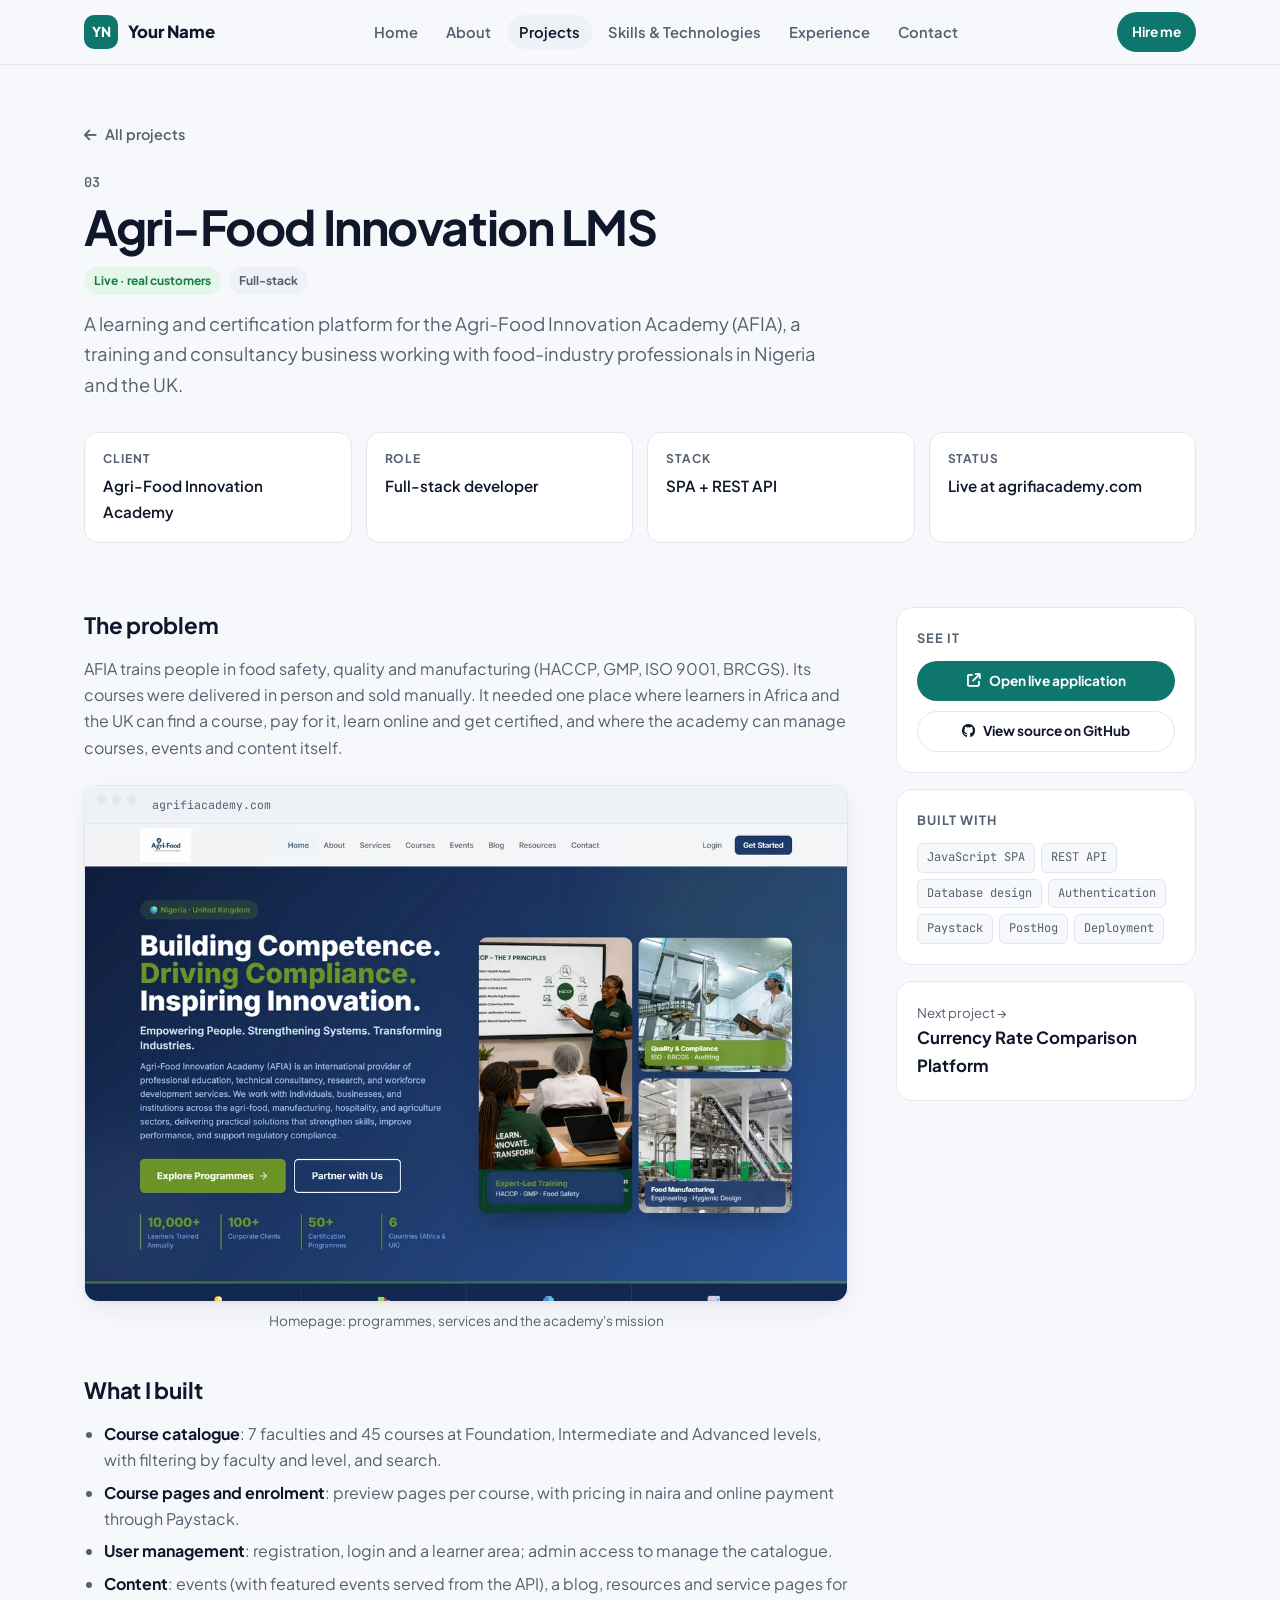
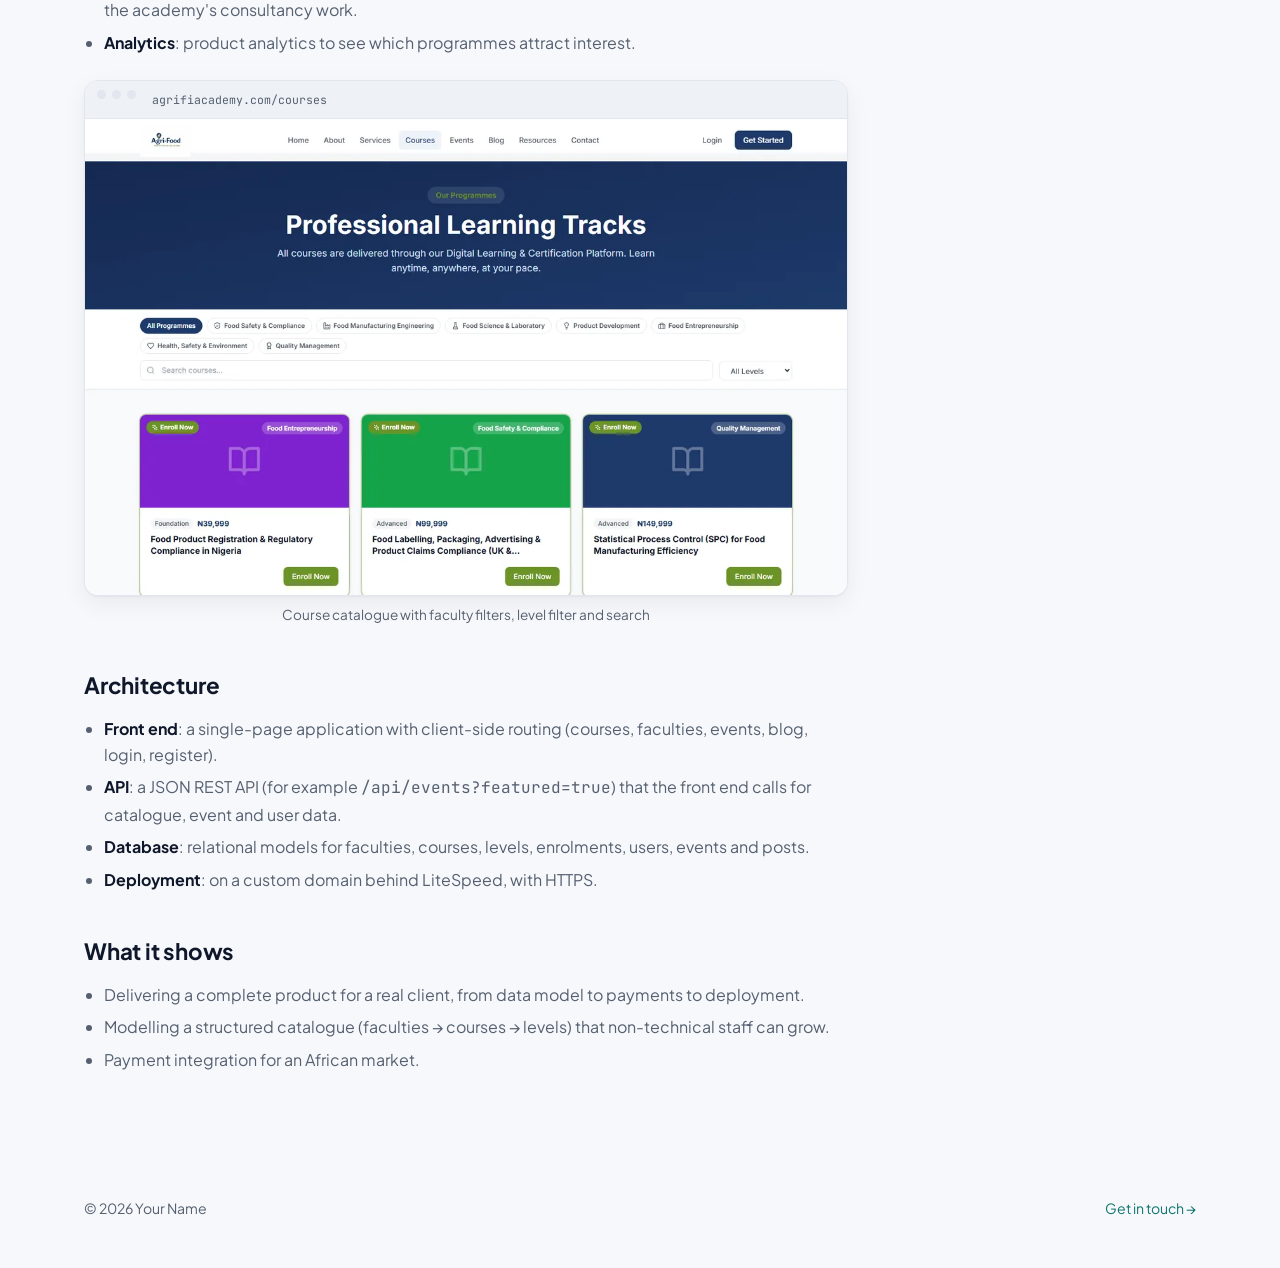
==== projects/agri-food-lms.html @ 413b4763 "Portfolio site: homepage, six project case studies, screenshots Co-Authored-By: Claude Opus 5.5 <nor" ====
<!DOCTYPE html>
<html lang="en">
<head>
    <meta charset="UTF-8">
    <meta name="viewport" content="width=device-width, initial-scale=1.0">
    <title>Agri-Food Innovation LMS · Your Name</title>
    <meta name="description" content="A learning and certification platform for the Agri-Food Innovation Academy (AFIA), a training and consultancy business working with food-industry professionals in Nigeria and the UK.">
    <link rel="preconnect" href="https://fonts.googleapis.com">
    <link rel="preconnect" href="https://fonts.gstatic.com" crossorigin>
    <link href="https://fonts.googleapis.com/css2?family=JetBrains+Mono:wght@500;600&family=Plus+Jakarta+Sans:wght@400;500;600;700;800&display=swap" rel="stylesheet">
    <link rel="stylesheet" href="https://cdnjs.cloudflare.com/ajax/libs/font-awesome/6.4.0/css/all.min.css">
    <link rel="stylesheet" href="../style.css?v=1">
</head>
<body>

<nav class="nav">
    <div class="container nav-inner">
        <a href="../index.html" class="logo"><span class="logo-mark">YN</span> Your Name</a>
        <ul class="nav-links" id="navLinks">
            <li><a href="../index.html#home">Home</a></li>
            <li><a href="../index.html#about">About</a></li>
            <li><a href="../index.html#projects" class="active">Projects</a></li>
            <li><a href="../index.html#skills">Skills &amp; Technologies</a></li>
            <li><a href="../index.html#experience">Experience</a></li>
            <li><a href="../index.html#contact">Contact</a></li>
        </ul>
        <div class="nav-cta">
            <a href="../index.html#contact" class="btn btn-primary btn-sm">Hire me</a>
            <button class="menu-btn" id="menuBtn" aria-label="Open menu"><i class="fas fa-bars"></i></button>
        </div>
    </div>
</nav>

<header class="case-hero">
    <div class="container">
        <a href="../index.html#projects" class="back"><i class="fas fa-arrow-left"></i> All projects</a>
        <div class="project-num">03</div>
        <h1>Agri-Food Innovation LMS</h1>
        <div class="badges"><span class="badge live">Live · real customers</span><span class="badge">Full-stack</span></div>
        <p class="lead">A learning and certification platform for the Agri-Food Innovation Academy (AFIA), a training and consultancy business working with food-industry professionals in Nigeria and the UK.</p>
        <div class="case-meta"><div><b>Client</b><span>Agri-Food Innovation Academy</span></div><div><b>Role</b><span>Full-stack developer</span></div><div><b>Stack</b><span>SPA + REST API</span></div><div><b>Status</b><span>Live at agrifiacademy.com</span></div></div>
    </div>
</header>

<div class="container case-body">
    <article>
            <h2>The problem</h2>
            <p>AFIA trains people in food safety, quality and manufacturing (HACCP, GMP, ISO 9001, BRCGS). Its courses were delivered in person and sold manually. It needed one place where learners in Africa and the UK can find a course, pay for it, learn online and get certified, and where the academy can manage courses, events and content itself.</p>

            <figure>
                <div class="frame">
                    <div class="frame-bar"><i></i><i></i><i></i><span class="url">agrifiacademy.com</span></div>
                    <picture><source srcset="../images/agrifi-home.webp" type="image/webp"><img src="../images/agrifi-home.jpg" alt="Homepage: programmes, services and the academy's mission" width="1200" height="750" loading="lazy"></picture>
                </div>
                <figcaption>Homepage: programmes, services and the academy's mission</figcaption>
            </figure>

            <h2>What I built</h2>
            <ul>
                <li><b>Course catalogue</b>: 7 faculties and 45 courses at Foundation, Intermediate and Advanced levels, with filtering by faculty and level, and search.</li>
                <li><b>Course pages and enrolment</b>: preview pages per course, with pricing in naira and online payment through Paystack.</li>
                <li><b>User management</b>: registration, login and a learner area; admin access to manage the catalogue.</li>
                <li><b>Content</b>: events (with featured events served from the API), a blog, resources and service pages for the academy's consultancy work.</li>
                <li><b>Analytics</b>: product analytics to see which programmes attract interest.</li>
            </ul>

            <figure>
                <div class="frame">
                    <div class="frame-bar"><i></i><i></i><i></i><span class="url">agrifiacademy.com/courses</span></div>
                    <picture><source srcset="../images/agrifi-courses.webp" type="image/webp"><img src="../images/agrifi-courses.jpg" alt="Course catalogue with faculty filters, level filter and search" width="1200" height="750" loading="lazy"></picture>
                </div>
                <figcaption>Course catalogue with faculty filters, level filter and search</figcaption>
            </figure>

            <h2>Architecture</h2>
            <ul>
                <li><b>Front end</b>: a single-page application with client-side routing (courses, faculties, events, blog, login, register).</li>
                <li><b>API</b>: a JSON REST API (for example <span class="mono">/api/events?featured=true</span>) that the front end calls for catalogue, event and user data.</li>
                <li><b>Database</b>: relational models for faculties, courses, levels, enrolments, users, events and posts.</li>
                <li><b>Deployment</b>: on a custom domain behind LiteSpeed, with HTTPS.</li>
            </ul>

            <h2>What it shows</h2>
            <ul>
                <li>Delivering a complete product for a real client, from data model to payments to deployment.</li>
                <li>Modelling a structured catalogue (faculties → courses → levels) that non-technical staff can grow.</li>
                <li>Payment integration for an African market.</li>
            </ul>
    </article>

    <aside class="aside">
        <div class="box">
            <h4>See it</h4>
            <div class="links">
                <a href="https://agrifiacademy.com/" target="_blank" rel="noopener" class="btn btn-primary btn-sm"><i class="fas fa-arrow-up-right-from-square"></i> Open live application</a>
                <a href="https://github.com/Adebowale-123/agri-food-academy" target="_blank" rel="noopener" class="btn btn-ghost btn-sm"><i class="fab fa-github"></i> View source on GitHub</a>
            </div>
        </div>
        <div class="box">
            <h4>Built with</h4>
            <div class="tags" style="margin:0"><span class="tag">JavaScript SPA</span><span class="tag">REST API</span><span class="tag">Database design</span><span class="tag">Authentication</span><span class="tag">Paystack</span><span class="tag">PostHog</span><span class="tag">Deployment</span></div>
        </div>
        <a class="next-project" href="fx-compare.html"><small>Next project →</small><b>Currency Rate Comparison Platform</b></a>
    </aside>
</div>

<footer>
    <div class="container footer-inner">
        <span>© <span id="year">2026</span> Your Name</span>
        <a href="../index.html#contact">Get in touch →</a>
    </div>
</footer>

<script src="../script.js?v=1"></script>
</body>
</html>
---- style.css ----
/* Portfolio styles */
:root {
    --bg: #f7f8fb;
    --surface: #ffffff;
    --surface-2: #eef1f6;
    --text: #0f172a;
    --muted: #556070;
    --line: #e2e7ef;
    --brand: #0f766e;
    --brand-strong: #0b5c56;
    --brand-soft: #e3f4f1;
    --ink: #0b1324;
    --ink-text: #e6ebf3;
    --ink-muted: #9aa7ba;
    --warn: #b45309;
    --warn-soft: #fdf3e2;
    --ok: #15803d;
    --ok-soft: #e5f6ea;
    --radius: 16px;
    --shadow: 0 1px 2px rgba(15, 23, 42, .04), 0 8px 24px rgba(15, 23, 42, .06);
    --max: 1160px;
}

@media (prefers-color-scheme: dark) {
    :root:not([data-theme="light"]) {
        --bg: #0b1120;
        --surface: #121a2b;
        --surface-2: #18223a;
        --text: #e6ebf3;
        --muted: #9aa7ba;
        --line: #243049;
        --brand: #2dd4bf;
        --brand-strong: #5eead4;
        --brand-soft: #0f2e2c;
        --ink: #070c18;
        --warn: #fbbf24;
        --warn-soft: #2d2410;
        --ok: #4ade80;
        --ok-soft: #10291a;
        --shadow: 0 1px 2px rgba(0, 0, 0, .3), 0 8px 24px rgba(0, 0, 0, .25);
    }
}
:root[data-theme="dark"] {
    --bg: #0b1120;
    --surface: #121a2b;
    --surface-2: #18223a;
    --text: #e6ebf3;
    --muted: #9aa7ba;
    --line: #243049;
    --brand: #2dd4bf;
    --brand-strong: #5eead4;
    --brand-soft: #0f2e2c;
    --ink: #070c18;
    --warn: #fbbf24;
    --warn-soft: #2d2410;
    --ok: #4ade80;
    --ok-soft: #10291a;
    --shadow: 0 1px 2px rgba(0, 0, 0, .3), 0 8px 24px rgba(0, 0, 0, .25);
}

* { box-sizing: border-box; margin: 0; padding: 0; }
html { scroll-behavior: smooth; scroll-padding-top: 76px; }
body {
    font-family: "Plus Jakarta Sans", system-ui, -apple-system, "Segoe UI", sans-serif;
    background: var(--bg);
    color: var(--text);
    line-height: 1.65;
    font-size: 16px;
    -webkit-font-smoothing: antialiased;
}
img { max-width: 100%; display: block; }
a { color: var(--brand); text-decoration: none; }
a:hover { color: var(--brand-strong); }
.container { max-width: var(--max); margin: 0 auto; padding: 0 24px; }
.mono { font-family: "JetBrains Mono", ui-monospace, monospace; }

/* Navigation */
.nav {
    position: sticky; top: 0; z-index: 50;
    background: color-mix(in srgb, var(--bg) 86%, transparent);
    backdrop-filter: saturate(160%) blur(12px);
    border-bottom: 1px solid var(--line);
}
.nav-inner { display: flex; align-items: center; justify-content: space-between; height: 64px; gap: 16px; }
.logo { font-weight: 800; font-size: 1.05rem; color: var(--text); display: flex; align-items: center; gap: 10px; }
.logo-mark {
    width: 34px; height: 34px; border-radius: 10px; display: grid; place-items: center;
    background: var(--brand); color: #fff; font-size: .85rem; font-weight: 800;
}
.nav-links { display: flex; gap: 4px; list-style: none; }
.nav-links a { color: var(--muted); font-weight: 600; font-size: .92rem; padding: 8px 12px; border-radius: 999px; }
.nav-links a:hover, .nav-links a.active { color: var(--text); background: var(--surface-2); }
.nav-cta { display: flex; gap: 8px; align-items: center; }
.menu-btn { display: none; background: none; border: 1px solid var(--line); color: var(--text); border-radius: 10px; width: 40px; height: 40px; font-size: 1.1rem; cursor: pointer; }

/* Buttons */
.btn {
    display: inline-flex; align-items: center; gap: 8px; padding: 12px 20px; border-radius: 999px;
    font-weight: 700; font-size: .95rem; border: 1px solid transparent; cursor: pointer; transition: .2s;
}
.btn-primary { background: var(--brand); color: #fff; }
.btn-primary:hover { background: var(--brand-strong); color: #fff; transform: translateY(-1px); }
:root[data-theme="dark"] .btn-primary, :root[data-theme="dark"] .btn-primary:hover { color: #04201d; }
@media (prefers-color-scheme: dark) {
    :root:not([data-theme="light"]) .btn-primary, :root:not([data-theme="light"]) .btn-primary:hover { color: #04201d; }
}
.btn-ghost { border-color: var(--line); color: var(--text); background: var(--surface); }
.btn-ghost:hover { border-color: var(--brand); color: var(--brand); }
.btn-sm { padding: 8px 14px; font-size: .85rem; }

/* Hero */
.hero { padding: 72px 0 56px; }
.hero-grid { display: grid; grid-template-columns: 1.05fr 1fr; gap: 56px; align-items: center; }
.eyebrow {
    display: inline-flex; align-items: center; gap: 8px; font-size: .8rem; font-weight: 700; letter-spacing: .08em;
    text-transform: uppercase; color: var(--brand); background: var(--brand-soft); padding: 6px 12px; border-radius: 999px;
}
.dot { width: 8px; height: 8px; border-radius: 50%; background: var(--ok); box-shadow: 0 0 0 4px var(--ok-soft); }
.hero h1 { font-size: clamp(2.2rem, 4.6vw, 3.6rem); line-height: 1.08; letter-spacing: -.03em; margin: 18px 0 18px; font-weight: 800; }
.hero h1 span { color: var(--brand); }
.hero .lead { font-size: 1.15rem; color: var(--muted); max-width: 560px; }
.hero-actions { display: flex; gap: 12px; flex-wrap: wrap; margin-top: 28px; }
.answers { display: grid; gap: 10px; margin-top: 32px; }
.answer { display: grid; grid-template-columns: 30px 1fr; gap: 12px; align-items: start; font-size: .97rem; }
.answer i { color: var(--brand); margin-top: 5px; }
.answer b { color: var(--text); }
.answer span { color: var(--muted); }

.hero-shot { position: relative; }
.hero-shot .frame { transform: rotate(1.2deg); }
.hero-shot .frame.back { position: absolute; width: 62%; right: -18px; bottom: -40px; transform: rotate(-3deg); z-index: 2; }

/* Browser frame around screenshots */
.frame { background: var(--surface); border: 1px solid var(--line); border-radius: 14px; overflow: hidden; box-shadow: var(--shadow); }
.frame-bar { display: flex; gap: 6px; padding: 9px 12px; border-bottom: 1px solid var(--line); background: var(--surface-2); }
.frame-bar i { width: 9px; height: 9px; border-radius: 50%; background: var(--line); display: block; }
.frame-bar .url { margin-left: 10px; font-size: .72rem; color: var(--muted); font-family: "JetBrains Mono", monospace; white-space: nowrap; overflow: hidden; text-overflow: ellipsis; }
.frame img { width: 100%; height: auto; aspect-ratio: 1200 / 750; object-fit: cover; object-position: top; }

/* Sections */
section { padding: 80px 0; }
.section-alt { background: var(--surface); border-top: 1px solid var(--line); border-bottom: 1px solid var(--line); }
.section-head { max-width: 680px; margin-bottom: 40px; }
.section-head .kicker { font-family: "JetBrains Mono", monospace; color: var(--brand); font-size: .85rem; font-weight: 600; }
.section-head h2 { font-size: clamp(1.7rem, 3vw, 2.3rem); letter-spacing: -.02em; line-height: 1.2; margin: 6px 0 12px; }
.section-head p { color: var(--muted); font-size: 1.05rem; }

/* Problems I solve */
.problems { display: grid; grid-template-columns: repeat(4, 1fr); gap: 18px; }
.problem { background: var(--bg); border: 1px solid var(--line); border-radius: var(--radius); padding: 24px; }
.problem .ico { width: 44px; height: 44px; border-radius: 12px; display: grid; place-items: center; background: var(--brand-soft); color: var(--brand); font-size: 1.1rem; margin-bottom: 16px; }
.problem h3 { font-size: 1.05rem; margin-bottom: 8px; line-height: 1.35; }
.problem p { color: var(--muted); font-size: .93rem; }
.problem .proof { margin-top: 12px; font-size: .82rem; font-weight: 600; }

/* Projects */
.featured {
    display: grid; grid-template-columns: 1.1fr 1fr; gap: 40px; align-items: center;
    background: var(--surface); border: 1px solid var(--line); border-radius: 22px; padding: 36px; box-shadow: var(--shadow); margin-bottom: 28px;
}
.project-num { font-family: "JetBrains Mono", monospace; color: var(--muted); font-size: .85rem; font-weight: 600; }
.badges { display: flex; flex-wrap: wrap; gap: 8px; margin: 10px 0 14px; }
.badge { font-size: .75rem; font-weight: 700; padding: 4px 10px; border-radius: 999px; background: var(--surface-2); color: var(--muted); }
.badge.flag { background: var(--brand); color: #fff; }
.badge.live { background: var(--ok-soft); color: var(--ok); }
.badge.note { background: var(--warn-soft); color: var(--warn); }
.featured h3 { font-size: 1.8rem; letter-spacing: -.02em; line-height: 1.2; margin-bottom: 12px; }
.featured p { color: var(--muted); }
.checks { list-style: none; margin: 18px 0; display: grid; gap: 8px; }
.checks li { display: grid; grid-template-columns: 22px 1fr; gap: 8px; font-size: .95rem; }
.checks li i { color: var(--brand); margin-top: 5px; font-size: .85rem; }
.tags { display: flex; flex-wrap: wrap; gap: 6px; margin: 16px 0 20px; }
.tag { font-family: "JetBrains Mono", monospace; font-size: .75rem; padding: 4px 9px; border-radius: 6px; border: 1px solid var(--line); color: var(--muted); background: var(--bg); }
.links { display: flex; flex-wrap: wrap; gap: 10px; }

.project-grid { display: grid; grid-template-columns: repeat(2, 1fr); gap: 24px; }
.card { background: var(--surface); border: 1px solid var(--line); border-radius: var(--radius); overflow: hidden; display: flex; flex-direction: column; transition: .2s; }
.card:hover { transform: translateY(-3px); box-shadow: var(--shadow); }
.card .frame { border: 0; border-bottom: 1px solid var(--line); border-radius: 0; box-shadow: none; }
.card-body { padding: 24px; display: flex; flex-direction: column; flex: 1; }
.card h3 { font-size: 1.25rem; line-height: 1.3; letter-spacing: -.01em; }
.card p { color: var(--muted); font-size: .95rem; }
.card .links { margin-top: auto; padding-top: 4px; }

/* Skills */
.skills { display: grid; grid-template-columns: repeat(3, 1fr); gap: 18px; }
.skill-group { background: var(--bg); border: 1px solid var(--line); border-radius: var(--radius); padding: 24px; }
.skill-group h3 { font-size: 1rem; display: flex; align-items: center; gap: 10px; margin-bottom: 14px; }
.skill-group h3 i { color: var(--brand); }
.skill-group .tags { margin: 0; }
.skill-group small { display: block; color: var(--muted); margin-top: 12px; font-size: .82rem; }

/* Experience */
.timeline { position: relative; display: grid; gap: 20px; max-width: 860px; }
.timeline::before { content: ""; position: absolute; left: 11px; top: 8px; bottom: 8px; width: 2px; background: var(--line); }
.role { position: relative; padding-left: 44px; }
.role::before { content: ""; position: absolute; left: 4px; top: 8px; width: 16px; height: 16px; border-radius: 50%; background: var(--surface); border: 3px solid var(--brand); }
.role-card { background: var(--surface); border: 1px solid var(--line); border-radius: var(--radius); padding: 22px 24px; }
.role-top { display: flex; justify-content: space-between; gap: 12px; flex-wrap: wrap; }
.role h3 { font-size: 1.1rem; }
.role .org { color: var(--brand); font-weight: 600; font-size: .95rem; }
.role .when { color: var(--muted); font-size: .85rem; font-family: "JetBrains Mono", monospace; }
.role ul { margin: 12px 0 0 18px; color: var(--muted); font-size: .95rem; display: grid; gap: 4px; }

/* About */
.about-grid { display: grid; grid-template-columns: 1.3fr 1fr; gap: 48px; align-items: start; }
.about-grid p { color: var(--muted); margin-bottom: 14px; font-size: 1.03rem; }
.facts { display: grid; grid-template-columns: 1fr 1fr; gap: 14px; }
.fact { background: var(--bg); border: 1px solid var(--line); border-radius: var(--radius); padding: 20px; }
.fact b { display: block; font-size: 1.9rem; letter-spacing: -.02em; color: var(--text); }
.fact span { color: var(--muted); font-size: .88rem; }

/* Contact */
.contact { background: var(--ink); color: var(--ink-text); border-radius: 24px; padding: 56px; display: grid; grid-template-columns: 1.2fr 1fr; gap: 40px; align-items: center; }
.contact h2 { font-size: clamp(1.7rem, 3vw, 2.3rem); letter-spacing: -.02em; line-height: 1.2; margin-bottom: 12px; color: #fff; }
.contact p { color: var(--ink-muted); }
.contact-list { display: grid; gap: 12px; }
.contact-item { display: flex; align-items: center; gap: 14px; padding: 14px 18px; border: 1px solid #22304a; border-radius: 14px; color: var(--ink-text); background: #0f1a2e; }
.contact-item:hover { border-color: #2dd4bf; color: #fff; }
.contact-item i { width: 20px; color: #2dd4bf; }

footer { padding: 32px 0 48px; color: var(--muted); font-size: .88rem; }
.footer-inner { display: flex; justify-content: space-between; gap: 16px; flex-wrap: wrap; }

/* Case-study pages */
.case-hero { padding: 56px 0 32px; }
.back { display: inline-flex; align-items: center; gap: 8px; color: var(--muted); font-weight: 600; font-size: .9rem; margin-bottom: 24px; }
.case-hero h1 { font-size: clamp(2rem, 4vw, 3rem); letter-spacing: -.03em; line-height: 1.12; margin: 6px 0 14px; }
.case-hero .lead { color: var(--muted); font-size: 1.15rem; max-width: 760px; }
.case-meta { display: grid; grid-template-columns: repeat(4, 1fr); gap: 14px; margin: 32px 0; }
.case-meta div { background: var(--surface); border: 1px solid var(--line); border-radius: 14px; padding: 16px 18px; }
.case-meta b { display: block; font-size: .75rem; text-transform: uppercase; letter-spacing: .08em; color: var(--muted); margin-bottom: 4px; }
.case-meta span { font-weight: 600; font-size: .95rem; }
.case-body { display: grid; grid-template-columns: 1fr 300px; gap: 48px; padding-bottom: 80px; align-items: start; }
.case-body article h2 { font-size: 1.4rem; letter-spacing: -.01em; margin: 40px 0 12px; }
.case-body article h2:first-child { margin-top: 0; }
.case-body article p { color: var(--muted); margin-bottom: 12px; }
.case-body article ul { margin: 0 0 12px 20px; color: var(--muted); display: grid; gap: 6px; }
.case-body article li b { color: var(--text); }
.case-body article figure { margin: 24px 0; }
.case-body article figcaption { color: var(--muted); font-size: .85rem; margin-top: 8px; text-align: center; }
.callout { border-left: 4px solid var(--warn); background: var(--warn-soft); padding: 16px 20px; border-radius: 0 12px 12px 0; margin: 20px 0; }
.callout b { color: var(--text); }
.callout p { margin: 0 !important; color: var(--text) !important; font-size: .95rem; }
.aside { position: sticky; top: 88px; display: grid; gap: 16px; }
.aside .box { background: var(--surface); border: 1px solid var(--line); border-radius: var(--radius); padding: 20px; }
.aside h4 { font-size: .8rem; text-transform: uppercase; letter-spacing: .08em; color: var(--muted); margin-bottom: 12px; }
.aside .links { flex-direction: column; }
.aside .btn { justify-content: center; }
.next-project { display: block; padding: 20px; border-radius: var(--radius); border: 1px solid var(--line); background: var(--surface); color: var(--text); }
.next-project small { color: var(--muted); display: block; }
.next-project b { font-size: 1.05rem; }

/* Reveal on scroll */
.reveal { opacity: 0; transform: translateY(16px); transition: opacity .6s ease, transform .6s ease; }
.reveal.in { opacity: 1; transform: none; }
@media (prefers-reduced-motion: reduce) {
    .reveal { opacity: 1; transform: none; transition: none; }
    html { scroll-behavior: auto; }
}

/* Responsive */
@media (max-width: 1024px) {
    .problems { grid-template-columns: repeat(2, 1fr); }
    .skills { grid-template-columns: repeat(2, 1fr); }
    .featured { grid-template-columns: 1fr; }
    .case-body { grid-template-columns: 1fr; }
    .aside { position: static; }
}
@media (max-width: 860px) {
    .nav-links {
        display: none; position: absolute; top: 64px; left: 0; right: 0; flex-direction: column;
        background: var(--surface); border-bottom: 1px solid var(--line); padding: 12px 16px;
    }
    .nav-links.open { display: flex; }
    .menu-btn { display: block; }
    .nav-cta .btn { display: none; }
    .hero-grid, .about-grid, .contact { grid-template-columns: 1fr; }
    .hero-shot { margin: 0 12px 40px; }
    .project-grid { grid-template-columns: 1fr; }
    .case-meta { grid-template-columns: 1fr 1fr; }
}
@media (max-width: 560px) {
    .container { padding: 0 16px; }
    section { padding: 56px 0; }
    .hero { padding: 40px 0; }
    .problems, .skills, .facts { grid-template-columns: 1fr; }
    .featured { padding: 20px; }
    .contact { padding: 28px 20px; }
    .hero-shot .frame.back { right: -8px; bottom: -30px; }
}
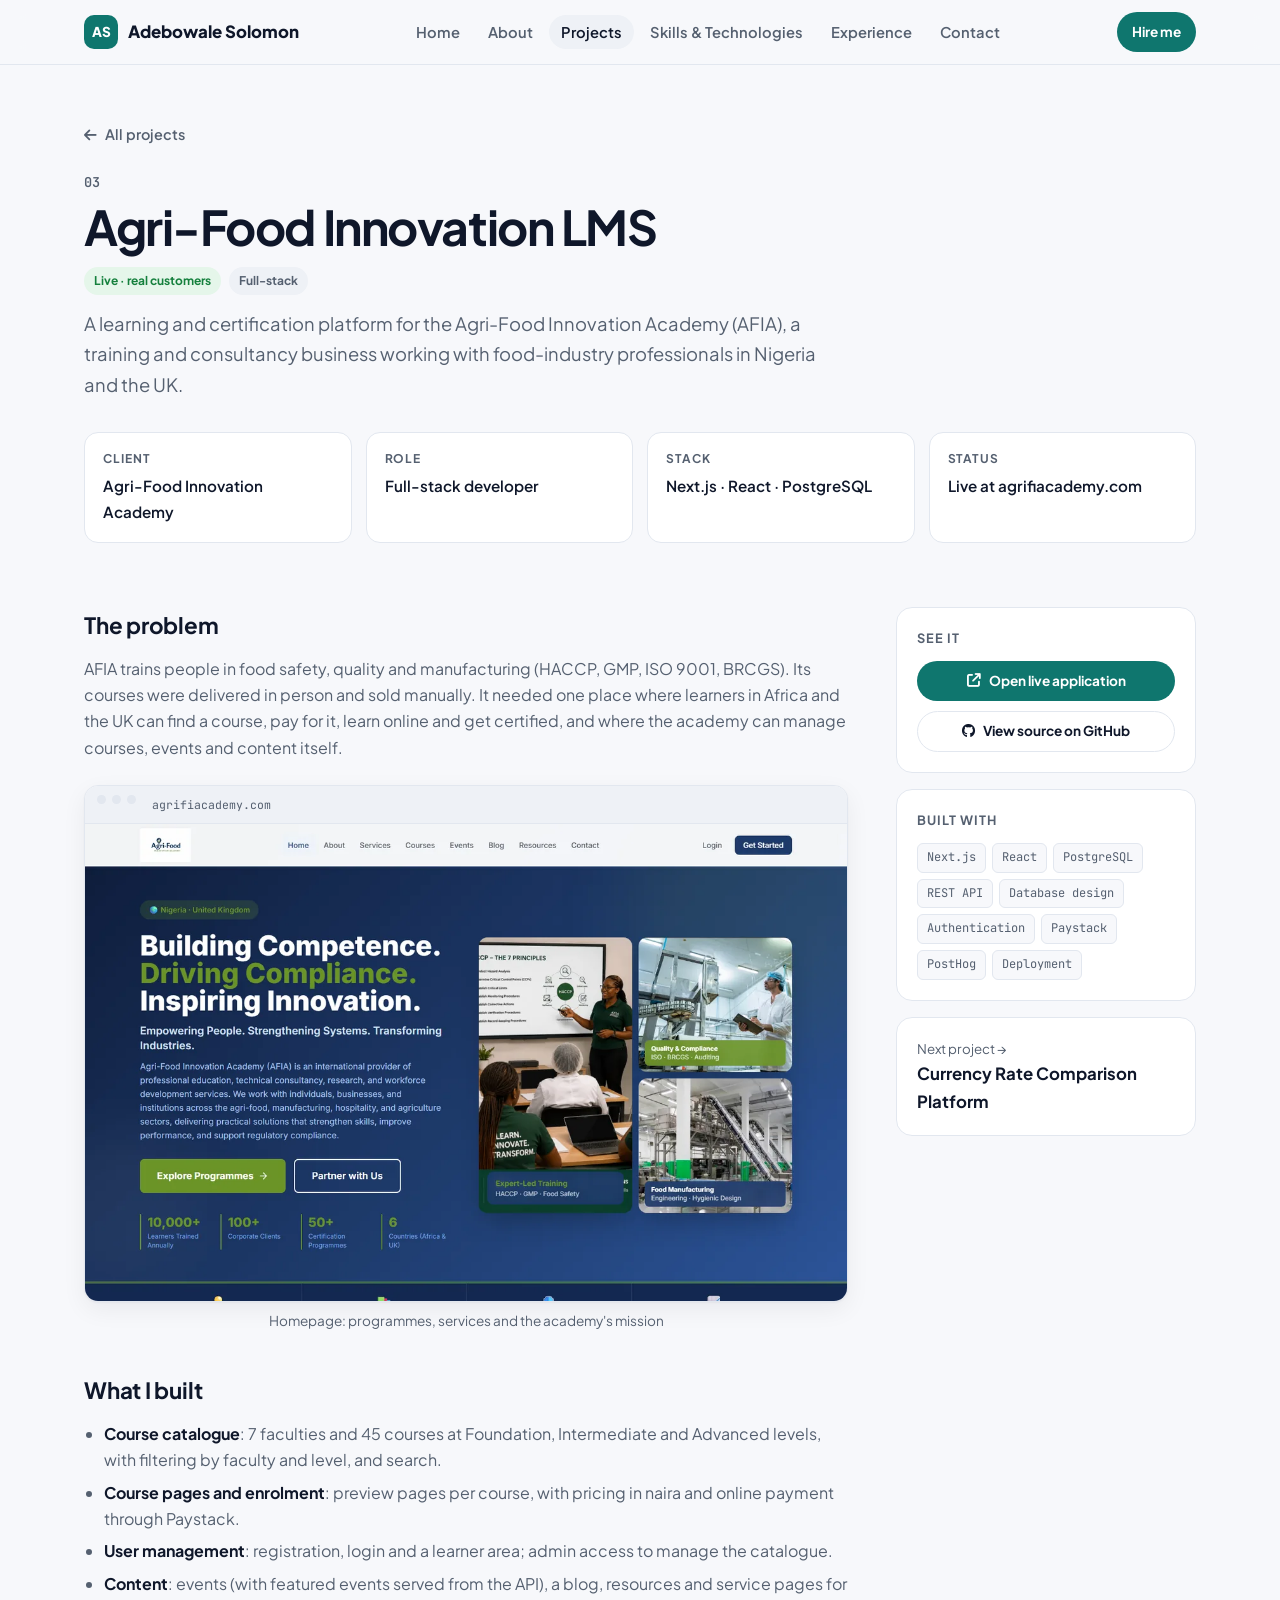
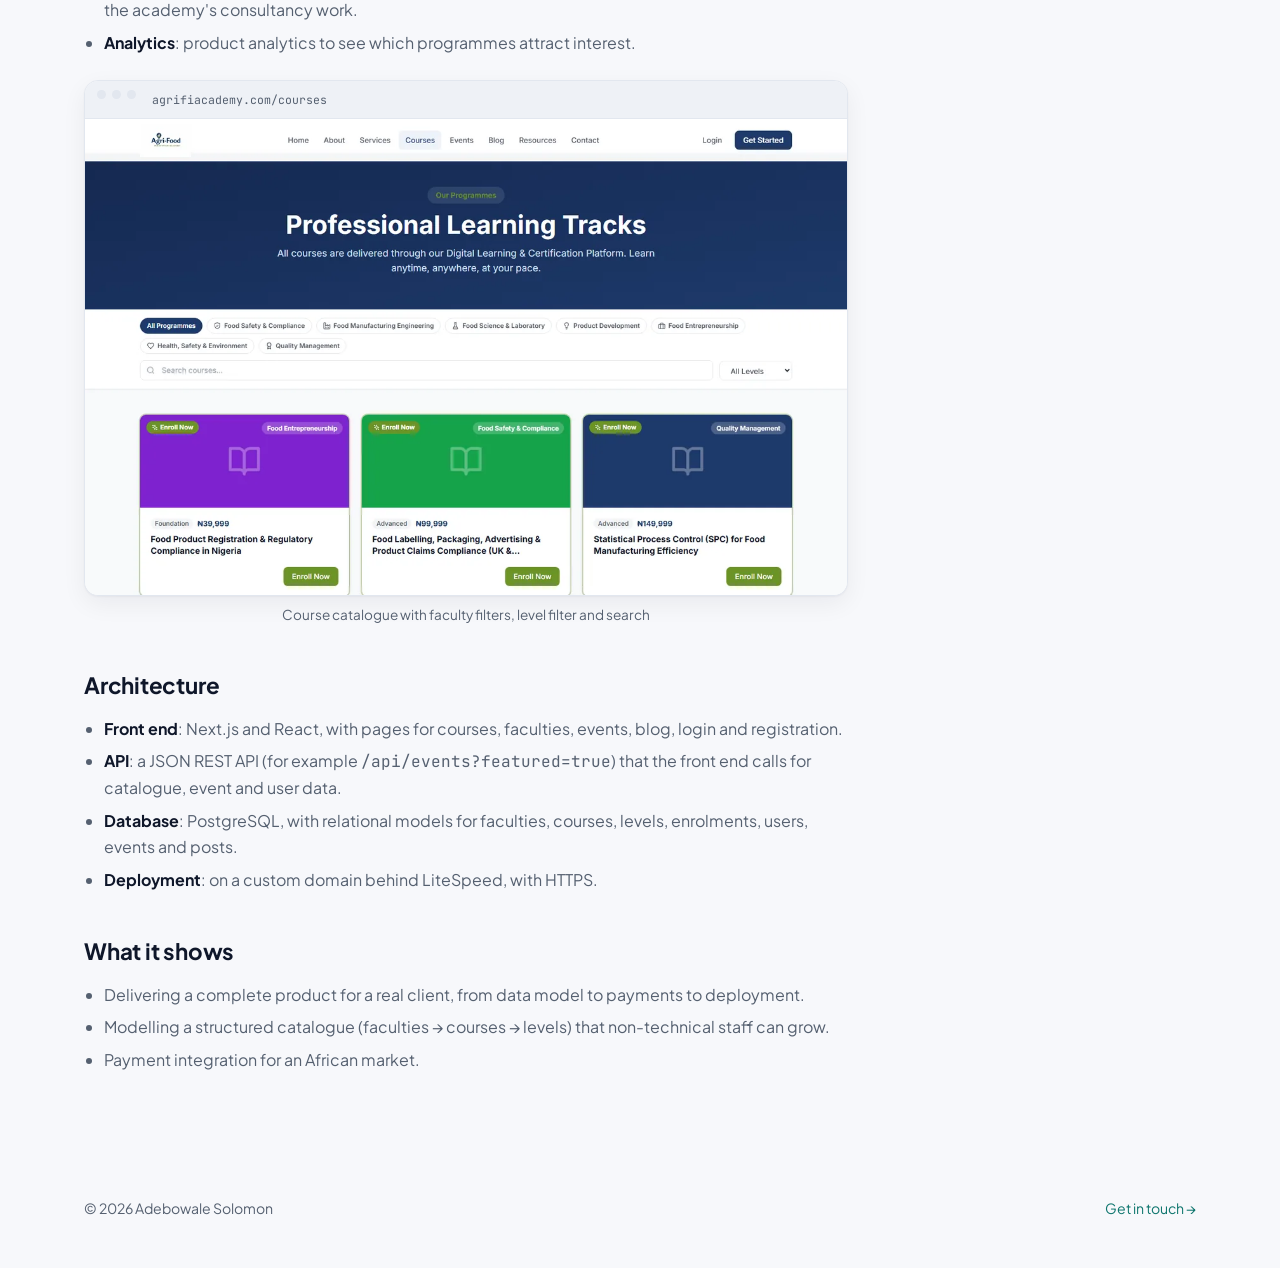
==== commit 048d0a9c: "Fill in name, experience, education, skills and contact details from CV; add CV download Co-Authored" ====
--- a/projects/agri-food-lms.html
+++ b/projects/agri-food-lms.html
@@ -3,19 +3,19 @@
 <head>
     <meta charset="UTF-8">
     <meta name="viewport" content="width=device-width, initial-scale=1.0">
-    <title>Agri-Food Innovation LMS · Your Name</title>
+    <title>Agri-Food Innovation LMS · Adebowale Solomon</title>
     <meta name="description" content="A learning and certification platform for the Agri-Food Innovation Academy (AFIA), a training and consultancy business working with food-industry professionals in Nigeria and the UK.">
     <link rel="preconnect" href="https://fonts.googleapis.com">
     <link rel="preconnect" href="https://fonts.gstatic.com" crossorigin>
     <link href="https://fonts.googleapis.com/css2?family=JetBrains+Mono:wght@500;600&family=Plus+Jakarta+Sans:wght@400;500;600;700;800&display=swap" rel="stylesheet">
     <link rel="stylesheet" href="https://cdnjs.cloudflare.com/ajax/libs/font-awesome/6.4.0/css/all.min.css">
-    <link rel="stylesheet" href="../style.css?v=1">
+    <link rel="stylesheet" href="../style.css?v=2">
 </head>
 <body>
 
 <nav class="nav">
     <div class="container nav-inner">
-        <a href="../index.html" class="logo"><span class="logo-mark">YN</span> Your Name</a>
+        <a href="../index.html" class="logo"><span class="logo-mark">AS</span> Adebowale Solomon</a>
         <ul class="nav-links" id="navLinks">
             <li><a href="../index.html#home">Home</a></li>
             <li><a href="../index.html#about">About</a></li>
@@ -38,7 +38,7 @@
         <h1>Agri-Food Innovation LMS</h1>
         <div class="badges"><span class="badge live">Live · real customers</span><span class="badge">Full-stack</span></div>
         <p class="lead">A learning and certification platform for the Agri-Food Innovation Academy (AFIA), a training and consultancy business working with food-industry professionals in Nigeria and the UK.</p>
-        <div class="case-meta"><div><b>Client</b><span>Agri-Food Innovation Academy</span></div><div><b>Role</b><span>Full-stack developer</span></div><div><b>Stack</b><span>SPA + REST API</span></div><div><b>Status</b><span>Live at agrifiacademy.com</span></div></div>
+        <div class="case-meta"><div><b>Client</b><span>Agri-Food Innovation Academy</span></div><div><b>Role</b><span>Full-stack developer</span></div><div><b>Stack</b><span>Next.js · React · PostgreSQL</span></div><div><b>Status</b><span>Live at agrifiacademy.com</span></div></div>
     </div>
 </header>
 
@@ -74,9 +74,9 @@
 
             <h2>Architecture</h2>
             <ul>
-                <li><b>Front end</b>: a single-page application with client-side routing (courses, faculties, events, blog, login, register).</li>
+                <li><b>Front end</b>: Next.js and React, with pages for courses, faculties, events, blog, login and registration.</li>
                 <li><b>API</b>: a JSON REST API (for example <span class="mono">/api/events?featured=true</span>) that the front end calls for catalogue, event and user data.</li>
-                <li><b>Database</b>: relational models for faculties, courses, levels, enrolments, users, events and posts.</li>
+                <li><b>Database</b>: PostgreSQL, with relational models for faculties, courses, levels, enrolments, users, events and posts.</li>
                 <li><b>Deployment</b>: on a custom domain behind LiteSpeed, with HTTPS.</li>
             </ul>
 
@@ -98,7 +98,7 @@
         </div>
         <div class="box">
             <h4>Built with</h4>
-            <div class="tags" style="margin:0"><span class="tag">JavaScript SPA</span><span class="tag">REST API</span><span class="tag">Database design</span><span class="tag">Authentication</span><span class="tag">Paystack</span><span class="tag">PostHog</span><span class="tag">Deployment</span></div>
+            <div class="tags" style="margin:0"><span class="tag">Next.js</span><span class="tag">React</span><span class="tag">PostgreSQL</span><span class="tag">REST API</span><span class="tag">Database design</span><span class="tag">Authentication</span><span class="tag">Paystack</span><span class="tag">PostHog</span><span class="tag">Deployment</span></div>
         </div>
         <a class="next-project" href="fx-compare.html"><small>Next project →</small><b>Currency Rate Comparison Platform</b></a>
     </aside>
@@ -106,7 +106,7 @@
 
 <footer>
     <div class="container footer-inner">
-        <span>© <span id="year">2026</span> Your Name</span>
+        <span>© <span id="year">2026</span> Adebowale Solomon</span>
         <a href="../index.html#contact">Get in touch →</a>
     </div>
 </footer>
--- a/style.css
+++ b/style.css
@@ -201,6 +201,15 @@
 .role .org { color: var(--brand); font-weight: 600; font-size: .95rem; }
 .role .when { color: var(--muted); font-size: .85rem; font-family: "JetBrains Mono", monospace; }
 .role ul { margin: 12px 0 0 18px; color: var(--muted); font-size: .95rem; display: grid; gap: 4px; }
+
+/* Education & certifications */
+.edu { display: grid; grid-template-columns: 1fr 1fr; gap: 18px; max-width: 860px; margin-top: 28px; }
+.edu-card { background: var(--surface); border: 1px solid var(--line); border-radius: var(--radius); padding: 22px 24px; }
+.edu-card h3 { font-size: 1rem; display: flex; align-items: center; gap: 10px; margin-bottom: 12px; }
+.edu-card h3 i { color: var(--brand); }
+.edu-card ul { list-style: none; display: grid; gap: 10px; }
+.edu-card li { display: grid; font-size: .93rem; }
+.edu-card li span { color: var(--muted); font-size: .85rem; }
 
 /* About */
 .about-grid { display: grid; grid-template-columns: 1.3fr 1fr; gap: 48px; align-items: start; }
@@ -284,7 +293,7 @@
     .container { padding: 0 16px; }
     section { padding: 56px 0; }
     .hero { padding: 40px 0; }
-    .problems, .skills, .facts { grid-template-columns: 1fr; }
+    .problems, .skills, .facts, .edu { grid-template-columns: 1fr; }
     .featured { padding: 20px; }
     .contact { padding: 28px 20px; }
     .hero-shot .frame.back { right: -8px; bottom: -30px; }
